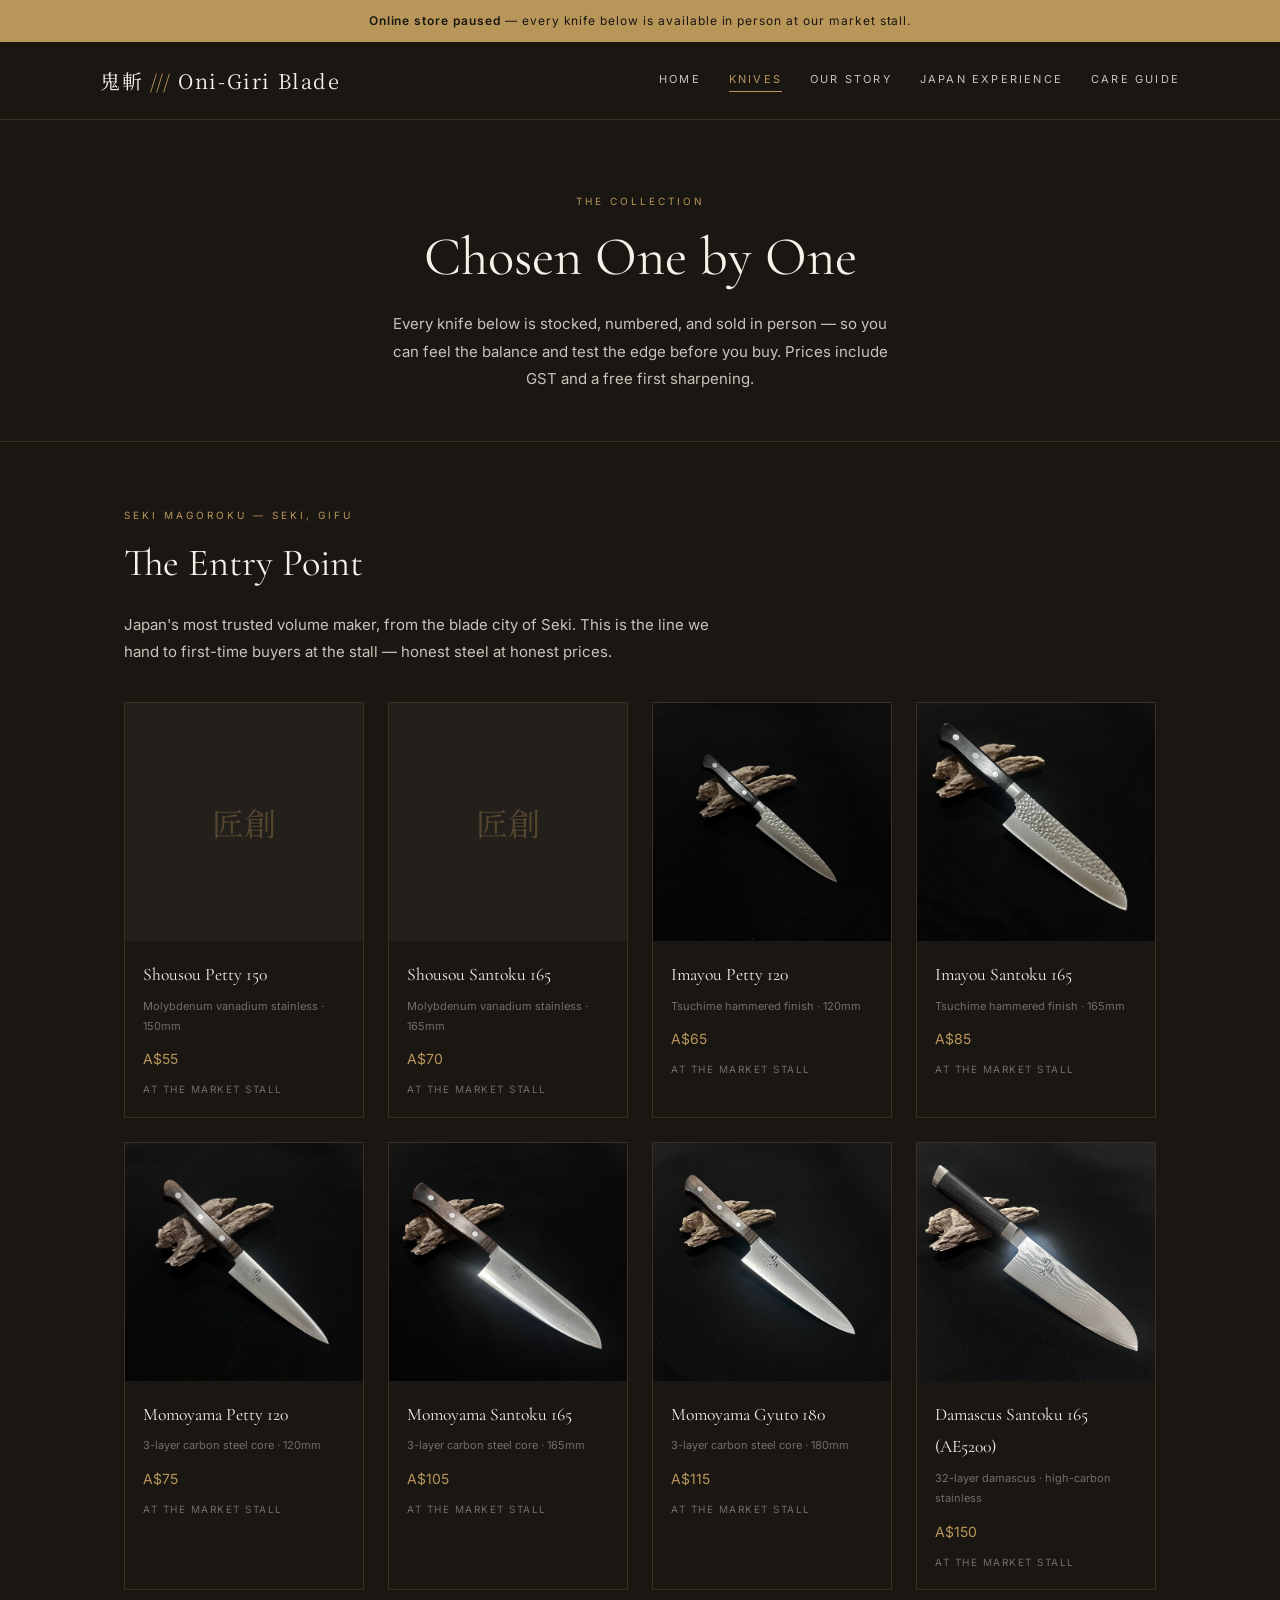
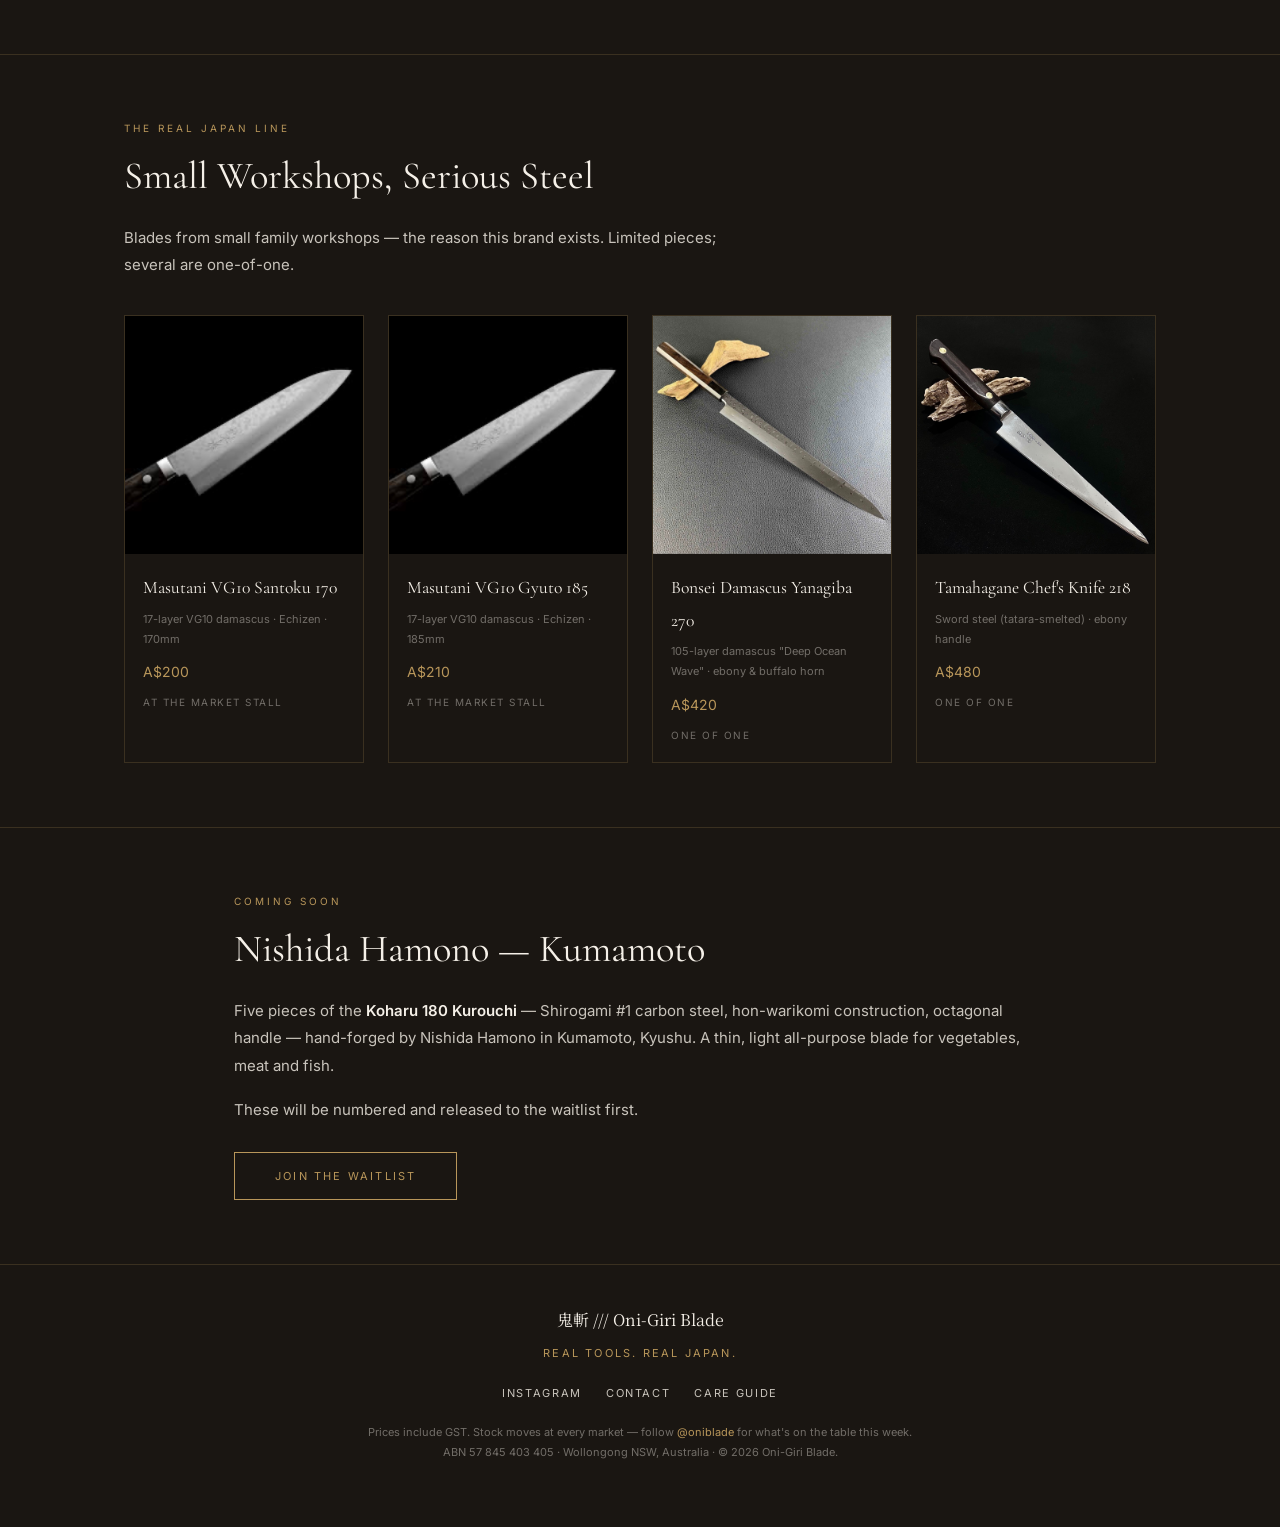
==== knives/index.html @ 23ecaecb "Oni-Giri Blade static brand site Migrated from Shopify (store paused for gyoza business focus). 5 pa" ====
<!DOCTYPE html>
<html lang="en">
<head>
  <meta charset="UTF-8">
  <meta name="viewport" content="width=device-width, initial-scale=1.0">
  <title>The Knives — 鬼斬 /// Oni-Giri Blade</title>
  <meta name="description" content="Japanese kitchen knives from Seki, Tosa and Kyushu — santoku, gyuto, petty, damascus and tamahagane. Available in person at our Illawarra market stall.">
  <link rel="preconnect" href="https://fonts.googleapis.com">
  <link rel="preconnect" href="https://fonts.gstatic.com" crossorigin>
  <link href="https://fonts.googleapis.com/css2?family=Cormorant+Garamond:ital,wght@0,400;0,500;1,400&family=Noto+Serif+JP:wght@400;600&family=Inter:wght@300;400;500;600&display=swap" rel="stylesheet">
  <link rel="stylesheet" href="../css/style.css">
  <style>
    .catalog-note { font-size: 12px; color: var(--text-faint); margin-top: 6px; }
  </style>
</head>
<body>

  <div class="notice-bar">
    <strong>Online store paused</strong> — every knife below is available in person at our market stall.
  </div>

  <header class="site-header">
    <div class="site-header__inner">
      <div class="site-header__brand">鬼斬 <span>///</span> Oni-Giri Blade</div>
      <nav class="site-nav">
        <a href="../index.html">Home</a>
        <a href="index.html" class="active">Knives</a>
        <a href="../about.html">Our Story</a>
        <a href="../experience-shiro-kunimitsu.html">Japan Experience</a>
        <a href="../care.html">Care Guide</a>
      </nav>
    </div>
  </header>

  <section class="section" style="text-align:center; padding: 72px 0 48px;">
    <div class="container">
      <p class="eyebrow">The Collection</p>
      <h1>Chosen One by One</h1>
      <p style="max-width: 520px; margin: 20px auto 0;">Every knife below is stocked, numbered, and sold in person — so you can feel the balance and test the edge before you buy. Prices include GST and a free first sharpening.</p>
    </div>
  </section>

  <!-- ENTRY LINE -->
  <section class="section">
    <div class="container container--wide">
      <p class="eyebrow">Seki Magoroku — Seki, Gifu</p>
      <h2>The Entry Point</h2>
      <p style="max-width: 620px; margin-bottom: 36px;">Japan's most trusted volume maker, from the blade city of Seki. This is the line we hand to first-time buyers at the stall — honest steel at honest prices.</p>
      <div class="product-grid">
        <div class="product-card">
          <div class="product-card__img"><span style="font-family:var(--serif-jp); color:var(--gold-dim); font-size:32px;">匠創</span></div>
          <div class="product-card__body">
            <div class="product-card__title">Shousou Petty 150</div>
            <div class="product-card__meta">Molybdenum vanadium stainless · 150mm</div>
            <div class="product-card__price">A$55</div>
            <div class="product-card__status">At the market stall</div>
          </div>
        </div>
        <div class="product-card">
          <div class="product-card__img"><span style="font-family:var(--serif-jp); color:var(--gold-dim); font-size:32px;">匠創</span></div>
          <div class="product-card__body">
            <div class="product-card__title">Shousou Santoku 165</div>
            <div class="product-card__meta">Molybdenum vanadium stainless · 165mm</div>
            <div class="product-card__price">A$70</div>
            <div class="product-card__status">At the market stall</div>
          </div>
        </div>
        <div class="product-card">
          <div class="product-card__img"><img src="../images/products/seki-magoroku-imayo-petty-120mm_1.jpg" alt="Seki Magoroku Imayou Petty 120mm" loading="lazy"></div>
          <div class="product-card__body">
            <div class="product-card__title">Imayou Petty 120</div>
            <div class="product-card__meta">Tsuchime hammered finish · 120mm</div>
            <div class="product-card__price">A$65</div>
            <div class="product-card__status">At the market stall</div>
          </div>
        </div>
        <div class="product-card">
          <div class="product-card__img"><img src="../images/products/seki-magoroku-imayo-santoku-165mm_1.jpg" alt="Seki Magoroku Imayou Santoku 165mm" loading="lazy"></div>
          <div class="product-card__body">
            <div class="product-card__title">Imayou Santoku 165</div>
            <div class="product-card__meta">Tsuchime hammered finish · 165mm</div>
            <div class="product-card__price">A$85</div>
            <div class="product-card__status">At the market stall</div>
          </div>
        </div>
        <div class="product-card">
          <div class="product-card__img"><img src="../images/products/seki-magoroku-momoyama-petty-120mm_1.jpg" alt="Seki Magoroku Momoyama Petty 120mm" loading="lazy"></div>
          <div class="product-card__body">
            <div class="product-card__title">Momoyama Petty 120</div>
            <div class="product-card__meta">3-layer carbon steel core · 120mm</div>
            <div class="product-card__price">A$75</div>
            <div class="product-card__status">At the market stall</div>
          </div>
        </div>
        <div class="product-card">
          <div class="product-card__img"><img src="../images/products/seki-magoroku-momoyama-santoku-165mm_1.jpg" alt="Seki Magoroku Momoyama Santoku 165mm" loading="lazy"></div>
          <div class="product-card__body">
            <div class="product-card__title">Momoyama Santoku 165</div>
            <div class="product-card__meta">3-layer carbon steel core · 165mm</div>
            <div class="product-card__price">A$105</div>
            <div class="product-card__status">At the market stall</div>
          </div>
        </div>
        <div class="product-card">
          <div class="product-card__img"><img src="../images/products/seki-magoroku-momoyama-gyuto-180mm_1.jpg" alt="Seki Magoroku Momoyama Gyuto 180mm" loading="lazy"></div>
          <div class="product-card__body">
            <div class="product-card__title">Momoyama Gyuto 180</div>
            <div class="product-card__meta">3-layer carbon steel core · 180mm</div>
            <div class="product-card__price">A$115</div>
            <div class="product-card__status">At the market stall</div>
          </div>
        </div>
        <div class="product-card">
          <div class="product-card__img"><img src="../images/products/seki-magoroku-ae5200-damascus-santoku-knife-165mm_1.jpg" alt="Seki Magoroku Damascus Santoku 165mm AE5200" loading="lazy"></div>
          <div class="product-card__body">
            <div class="product-card__title">Damascus Santoku 165 (AE5200)</div>
            <div class="product-card__meta">32-layer damascus · high-carbon stainless</div>
            <div class="product-card__price">A$150</div>
            <div class="product-card__status">At the market stall</div>
          </div>
        </div>
      </div>
    </div>
  </section>

  <!-- PREMIUM LINE -->
  <section class="section">
    <div class="container container--wide">
      <p class="eyebrow">The Real Japan Line</p>
      <h2>Small Workshops, Serious Steel</h2>
      <p style="max-width: 620px; margin-bottom: 36px;">Blades from small family workshops — the reason this brand exists. Limited pieces; several are one-of-one.</p>
      <div class="product-grid">
        <div class="product-card">
          <div class="product-card__img"><img src="../images/products/masutani-santoku-vg-10-damascus-170mm_1.jpg" alt="Masutani VG10 Damascus Santoku 170mm" loading="lazy"></div>
          <div class="product-card__body">
            <div class="product-card__title">Masutani VG10 Santoku 170</div>
            <div class="product-card__meta">17-layer VG10 damascus · Echizen · 170mm</div>
            <div class="product-card__price">A$200</div>
            <div class="product-card__status">At the market stall</div>
          </div>
        </div>
        <div class="product-card">
          <div class="product-card__img"><img src="../images/products/masutani-gyuto-vg-10-damascus-185mm-oni-giri-blade_1.jpg" alt="Masutani VG10 Damascus Gyuto 185mm" loading="lazy"></div>
          <div class="product-card__body">
            <div class="product-card__title">Masutani VG10 Gyuto 185</div>
            <div class="product-card__meta">17-layer VG10 damascus · Echizen · 185mm</div>
            <div class="product-card__price">A$210</div>
            <div class="product-card__status">At the market stall</div>
          </div>
        </div>
        <div class="product-card">
          <div class="product-card__img"><img src="../images/products/damascus-yanagiba-270mm-105-layer-deep-ocean-wave_1.jpg" alt="Bonsei Hamono 105-layer Damascus Yanagiba 270mm" loading="lazy"></div>
          <div class="product-card__body">
            <div class="product-card__title">Bonsei Damascus Yanagiba 270</div>
            <div class="product-card__meta">105-layer damascus "Deep Ocean Wave" · ebony &amp; buffalo horn</div>
            <div class="product-card__price">A$420</div>
            <div class="product-card__status">One of one</div>
          </div>
        </div>
        <div class="product-card">
          <div class="product-card__img"><img src="../images/products/tamahagane-chefs-knife-218mm-forged-from-japanese-sword-steel_1.jpg" alt="Tamahagane Chef's Knife 218mm forged from Japanese sword steel" loading="lazy"></div>
          <div class="product-card__body">
            <div class="product-card__title">Tamahagane Chef's Knife 218</div>
            <div class="product-card__meta">Sword steel (tatara-smelted) · ebony handle</div>
            <div class="product-card__price">A$480</div>
            <div class="product-card__status">One of one</div>
          </div>
        </div>
      </div>
    </div>
  </section>

  <!-- COMING SOON -->
  <section class="section">
    <div class="container">
      <p class="eyebrow">Coming Soon</p>
      <h2>Nishida Hamono — Kumamoto</h2>
      <p>Five pieces of the <strong>Koharu 180 Kurouchi</strong> — Shirogami #1 carbon steel, hon-warikomi construction, octagonal handle — hand-forged by Nishida Hamono in Kumamoto, Kyushu. A thin, light all-purpose blade for vegetables, meat and fish.</p>
      <p style="margin-bottom: 28px;">These will be numbered and released to the waitlist first.</p>
      <a href="../index.html#waitlist" class="btn">Join the Waitlist</a>
    </div>
  </section>

  <footer class="site-footer">
    <div class="site-footer__brand">鬼斬 /// Oni-Giri Blade</div>
    <div class="site-footer__tagline">Real Tools. Real Japan.</div>
    <div class="site-footer__links">
      <a href="https://www.instagram.com/oniblade/" target="_blank" rel="noopener">Instagram</a>
      <a href="mailto:info@oniblade.com.au">Contact</a>
      <a href="../care.html">Care Guide</a>
    </div>
    <p class="site-footer__fine">Prices include GST. Stock moves at every market — follow <a href="https://www.instagram.com/oniblade/" target="_blank" rel="noopener">@oniblade</a> for what's on the table this week.<br>ABN 57 845 403 405 · Wollongong NSW, Australia · © 2026 Oni-Giri Blade.</p>
  </footer>

</body>
</html>
---- css/style.css ----
/* ============================================
   鬼斬 /// Oni-Giri Blade — Brand Stylesheet
   Ink #1a1612 / Gold #b8965a / Parchment #f5f0e8
   No rounded corners. Gold border hover.
   ============================================ */

:root {
  --ink: #1a1612;
  --ink-soft: #231f1b;
  --gold: #b8965a;
  --gold-dim: rgba(184, 150, 90, 0.35);
  --gold-faint: rgba(184, 150, 90, 0.2);
  --parchment: #f5f0e8;
  --text-body: #c8c3bb;
  --text-faint: rgba(245, 240, 232, 0.4);
  --serif: 'Cormorant Garamond', 'Times New Roman', serif;
  --serif-jp: 'Noto Serif JP', serif;
  --sans: 'Inter', 'Helvetica Neue', sans-serif;
}

* { box-sizing: border-box; margin: 0; padding: 0; }

html { scroll-behavior: smooth; }

body {
  background: var(--ink);
  color: var(--parchment);
  font-family: var(--sans);
  font-size: 15px;
  line-height: 1.85;
  -webkit-font-smoothing: antialiased;
}

a { color: var(--gold); text-decoration: none; }

img { max-width: 100%; display: block; }

/* ---------- Header ---------- */
.site-header {
  border-bottom: 1px solid var(--gold-faint);
  padding: 20px 24px;
}
.site-header__inner {
  max-width: 1080px;
  margin: 0 auto;
  display: flex;
  align-items: center;
  justify-content: space-between;
  flex-wrap: wrap;
  gap: 16px;
}
.site-header__brand {
  font-family: var(--serif-jp);
  font-size: 20px;
  letter-spacing: 0.08em;
  color: var(--parchment);
}
.site-header__brand span { color: var(--gold); }
.site-nav {
  display: flex;
  gap: 28px;
  flex-wrap: wrap;
}
.site-nav a {
  font-size: 11px;
  letter-spacing: 0.2em;
  text-transform: uppercase;
  color: var(--text-body);
  padding-bottom: 2px;
  border-bottom: 1px solid transparent;
  transition: color 0.2s, border-color 0.2s;
}
.site-nav a:hover, .site-nav a.active {
  color: var(--gold);
  border-bottom-color: var(--gold);
}

/* ---------- Notice banner ---------- */
.notice-bar {
  background: var(--gold);
  color: var(--ink);
  text-align: center;
  padding: 10px 16px;
  font-size: 12px;
  letter-spacing: 0.08em;
}
.notice-bar strong { font-weight: 600; }

/* ---------- Layout ---------- */
.container {
  max-width: 860px;
  margin: 0 auto;
  padding: 0 24px;
}
.container--wide { max-width: 1080px; }

.section {
  padding: 64px 0;
  border-bottom: 1px solid var(--gold-faint);
}
.section:last-of-type { border-bottom: none; }

/* ---------- Typography ---------- */
.eyebrow {
  font-size: 10px;
  letter-spacing: 0.3em;
  text-transform: uppercase;
  color: var(--gold);
  margin-bottom: 14px;
}
h1, .h1 {
  font-family: var(--serif);
  font-size: clamp(2rem, 5vw, 3.4rem);
  font-weight: 400;
  line-height: 1.2;
  color: var(--parchment);
}
h2, .h2 {
  font-family: var(--serif);
  font-size: clamp(1.6rem, 3.5vw, 2.4rem);
  font-weight: 400;
  line-height: 1.25;
  color: var(--parchment);
  margin-bottom: 24px;
}
h3, .h3 {
  font-family: var(--serif);
  font-size: clamp(1.3rem, 2.5vw, 1.85rem);
  font-weight: 400;
  color: var(--parchment);
}
.jp-sub {
  font-family: var(--serif-jp);
  font-size: 12px;
  color: var(--gold);
  letter-spacing: 0.1em;
}
p { color: var(--text-body); margin-bottom: 16px; }
p strong { color: var(--parchment); font-weight: 600; }

.pull-quote {
  border-left: 2px solid var(--gold);
  padding: 12px 0 12px 24px;
  margin: 36px 0;
  font-family: var(--serif);
  font-size: clamp(1.15rem, 2.5vw, 1.55rem);
  font-style: italic;
  color: var(--parchment);
  line-height: 1.55;
}

/* ---------- Buttons ---------- */
.btn {
  display: inline-block;
  border: 1px solid var(--gold);
  color: var(--gold);
  padding: 13px 40px;
  font-size: 11px;
  letter-spacing: 0.2em;
  text-transform: uppercase;
  transition: background 0.2s, color 0.2s;
}
.btn:hover { background: var(--gold); color: var(--ink); }
.btn--solid { background: var(--gold); color: var(--ink); }
.btn--solid:hover { background: transparent; color: var(--gold); }

/* ---------- Cards ---------- */
.card {
  border: 1px solid var(--gold-dim);
  padding: 32px;
  margin-bottom: 28px;
}
.card-badge {
  display: inline-block;
  font-size: 9px;
  letter-spacing: 0.2em;
  text-transform: uppercase;
  color: var(--ink);
  background: var(--gold);
  padding: 3px 10px;
  margin-bottom: 16px;
}

/* ---------- Meta grid ---------- */
.meta-grid {
  display: grid;
  grid-template-columns: repeat(3, 1fr);
  gap: 16px;
  padding-top: 20px;
  border-top: 1px solid var(--gold-faint);
}
.meta-label {
  font-size: 9px;
  letter-spacing: 0.25em;
  text-transform: uppercase;
  color: var(--gold);
  display: block;
  margin-bottom: 4px;
}
.meta-val { font-size: 13px; color: var(--parchment); line-height: 1.5; }

/* ---------- Product catalog ---------- */
.product-grid {
  display: grid;
  grid-template-columns: repeat(auto-fill, minmax(240px, 1fr));
  gap: 24px;
}
.product-card {
  border: 1px solid var(--gold-faint);
  transition: border-color 0.2s;
}
.product-card:hover { border-color: var(--gold); }
.product-card__img {
  aspect-ratio: 1;
  background: var(--ink-soft);
  display: flex;
  align-items: center;
  justify-content: center;
  overflow: hidden;
}
.product-card__img img { width: 100%; height: 100%; object-fit: cover; }
.product-card__body { padding: 18px; }
.product-card__title {
  font-family: var(--serif);
  font-size: 1.1rem;
  color: var(--parchment);
  margin-bottom: 4px;
}
.product-card__meta { font-size: 11px; color: var(--text-faint); margin-bottom: 10px; }
.product-card__price { font-size: 14px; color: var(--gold); }
.product-card__status {
  font-size: 10px;
  letter-spacing: 0.15em;
  text-transform: uppercase;
  color: var(--text-faint);
  margin-top: 8px;
}

/* ---------- Timeline ---------- */
.timeline {
  margin: 32px 0;
  border-left: 1px solid var(--gold-dim);
  padding-left: 24px;
}
.timeline__item { margin-bottom: 20px; position: relative; }
.timeline__item::before {
  content: '';
  position: absolute;
  left: -28px;
  top: 6px;
  width: 6px;
  height: 6px;
  background: var(--gold);
}
.timeline__year {
  font-size: 10px;
  letter-spacing: 0.2em;
  text-transform: uppercase;
  color: var(--gold);
  margin-bottom: 4px;
}
.timeline__text { font-size: 14px; color: var(--text-body); line-height: 1.65; margin: 0; }

/* ---------- Note box ---------- */
.note-box {
  background: var(--ink-soft);
  border: 1px solid var(--gold-dim);
  padding: 20px 24px;
  font-size: 13px;
  color: var(--text-body);
  line-height: 1.7;
}

/* ---------- Footer ---------- */
.site-footer {
  border-top: 1px solid var(--gold-faint);
  padding: 40px 24px 48px;
  text-align: center;
}
.site-footer__brand {
  font-family: var(--serif-jp);
  font-size: 16px;
  color: var(--parchment);
  margin-bottom: 8px;
}
.site-footer__tagline {
  font-size: 11px;
  letter-spacing: 0.2em;
  text-transform: uppercase;
  color: var(--gold);
  margin-bottom: 20px;
}
.site-footer__links {
  display: flex;
  justify-content: center;
  gap: 24px;
  flex-wrap: wrap;
  margin-bottom: 20px;
}
.site-footer__links a {
  font-size: 11px;
  letter-spacing: 0.15em;
  text-transform: uppercase;
  color: var(--text-body);
}
.site-footer__links a:hover { color: var(--gold); }
.site-footer__fine { font-size: 11px; color: var(--text-faint); line-height: 1.8; }

/* ---------- Responsive ---------- */
@media (max-width: 600px) {
  .card { padding: 24px 20px; }
  .meta-grid { grid-template-columns: 1fr 1fr; }
  .section { padding: 48px 0; }
}
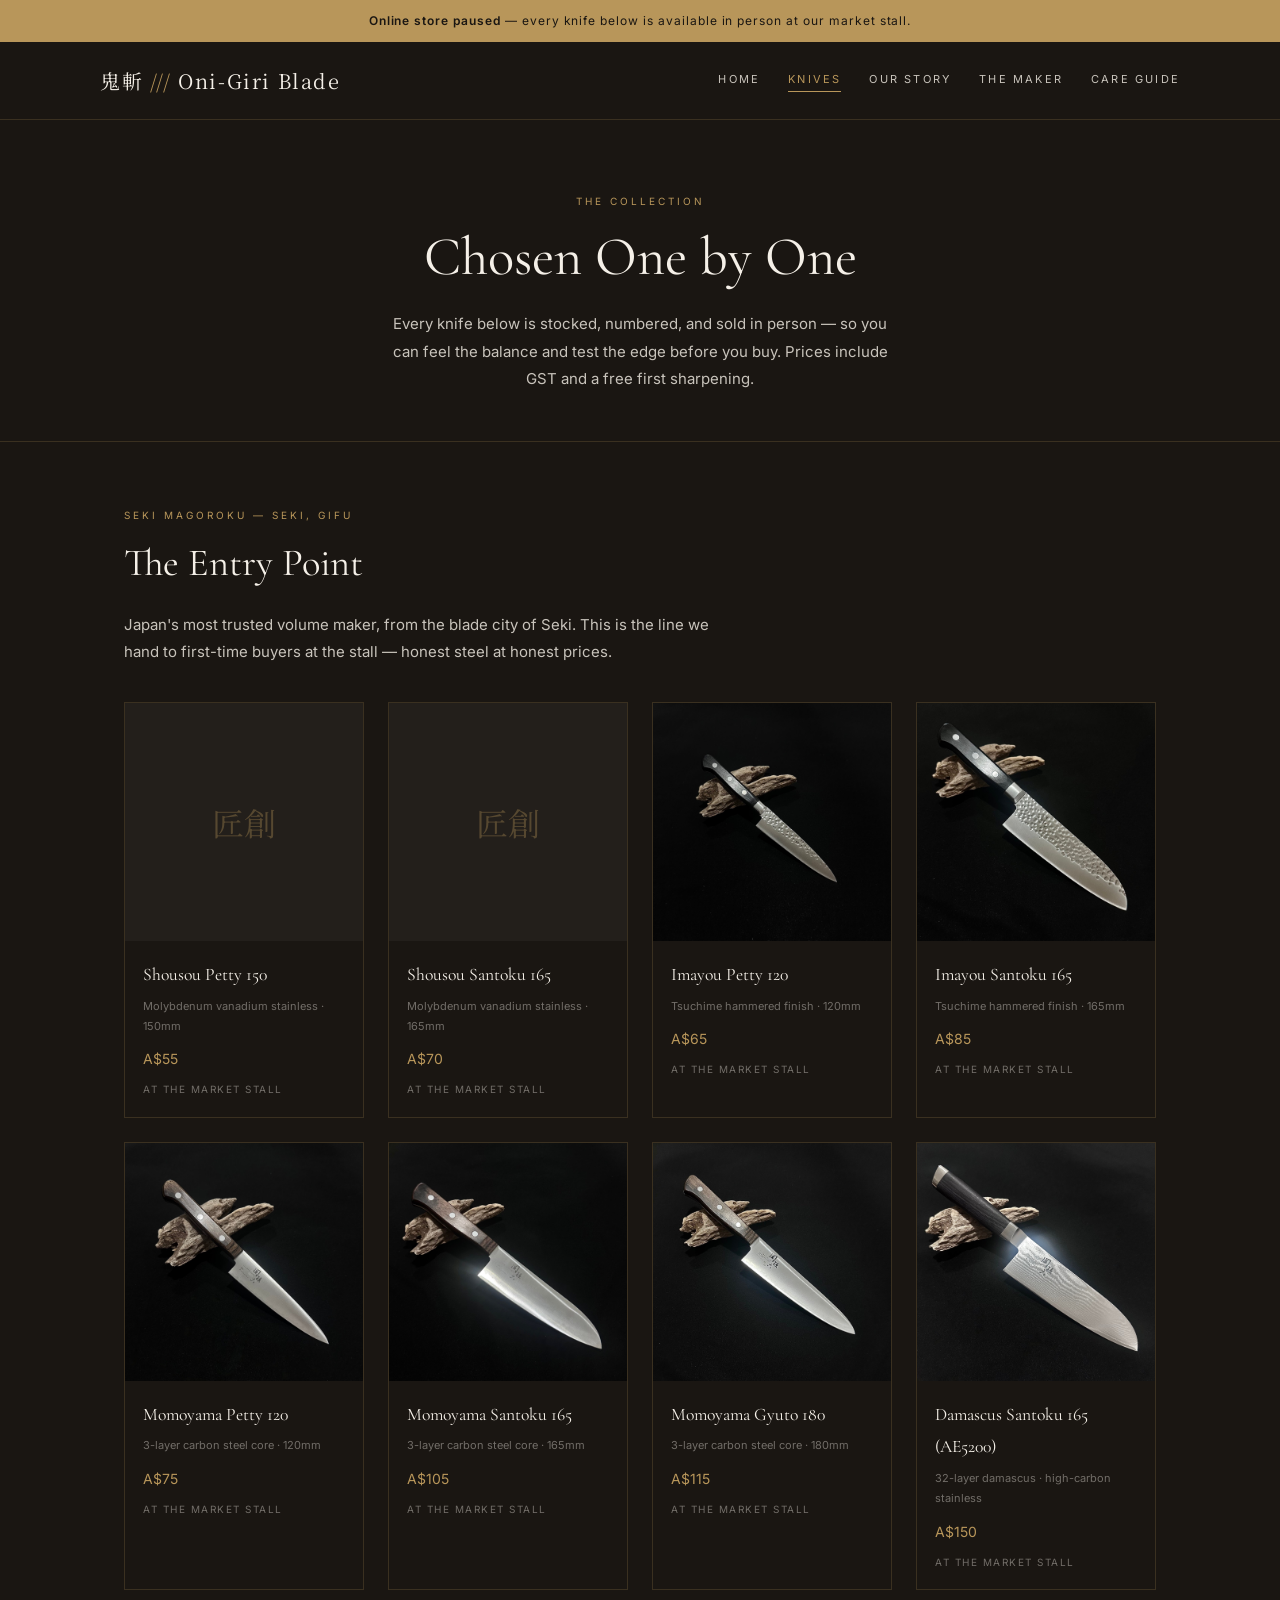
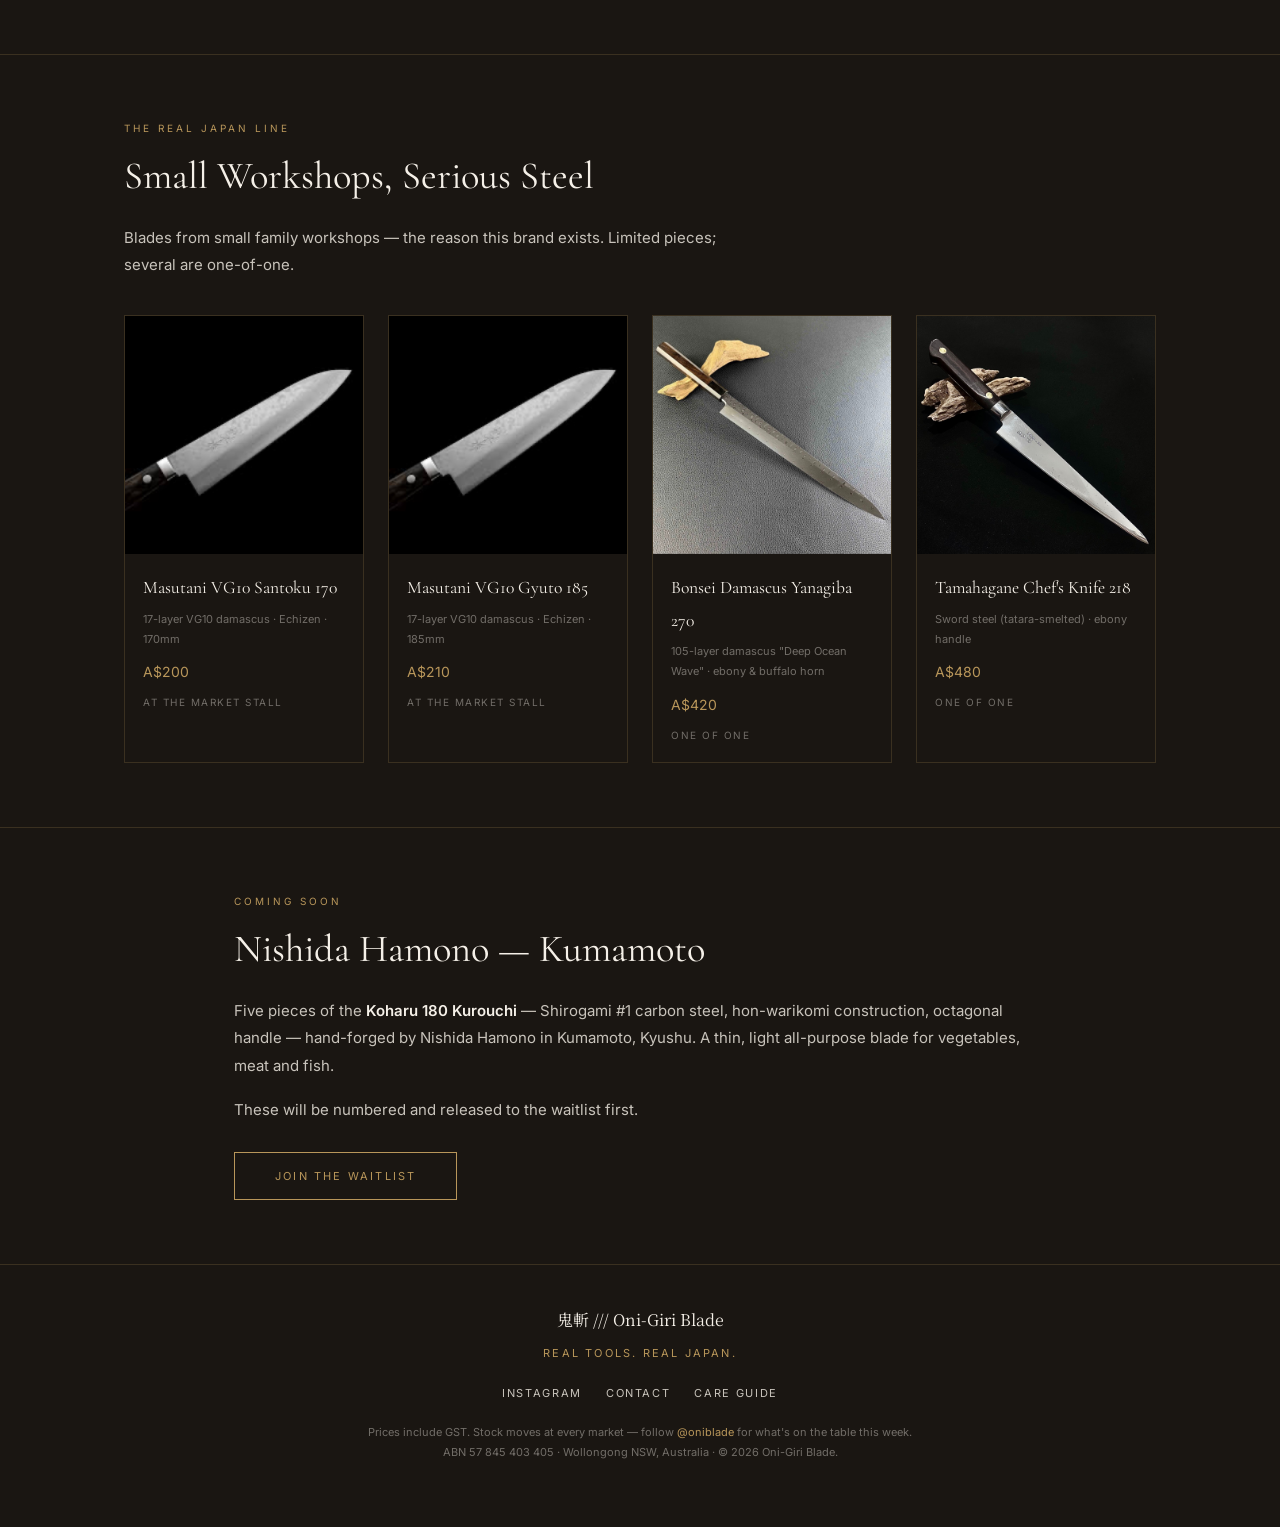
==== commit 57ac3497: "Replace Shiro Kunimitsu page with Nishida Hamono maker feature - Remove experience-shiro-kunimitsu.h" ====
--- a/knives/index.html
+++ b/knives/index.html
@@ -26,7 +26,7 @@
         <a href="../index.html">Home</a>
         <a href="index.html" class="active">Knives</a>
         <a href="../about.html">Our Story</a>
-        <a href="../experience-shiro-kunimitsu.html">Japan Experience</a>
+        <a href="../nishida-hamono.html">The Maker</a>
         <a href="../care.html">Care Guide</a>
       </nav>
     </div>
